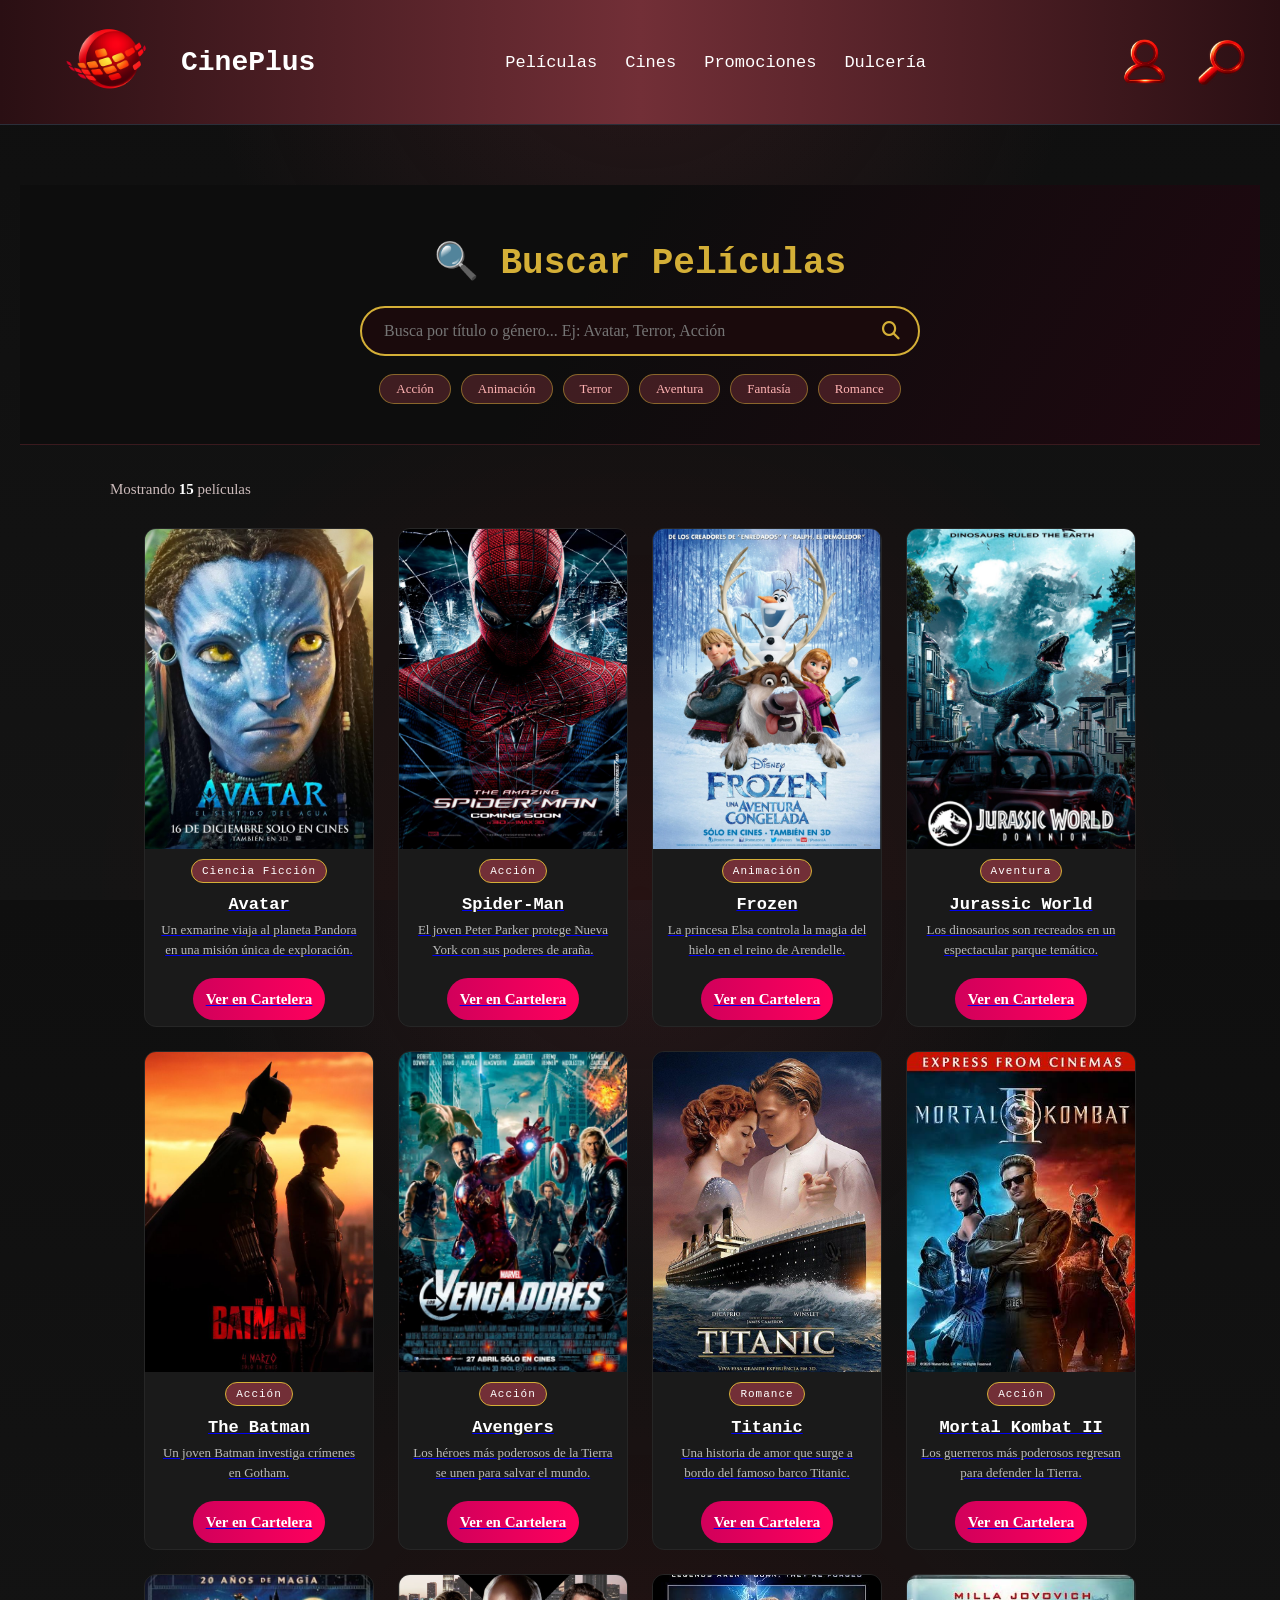
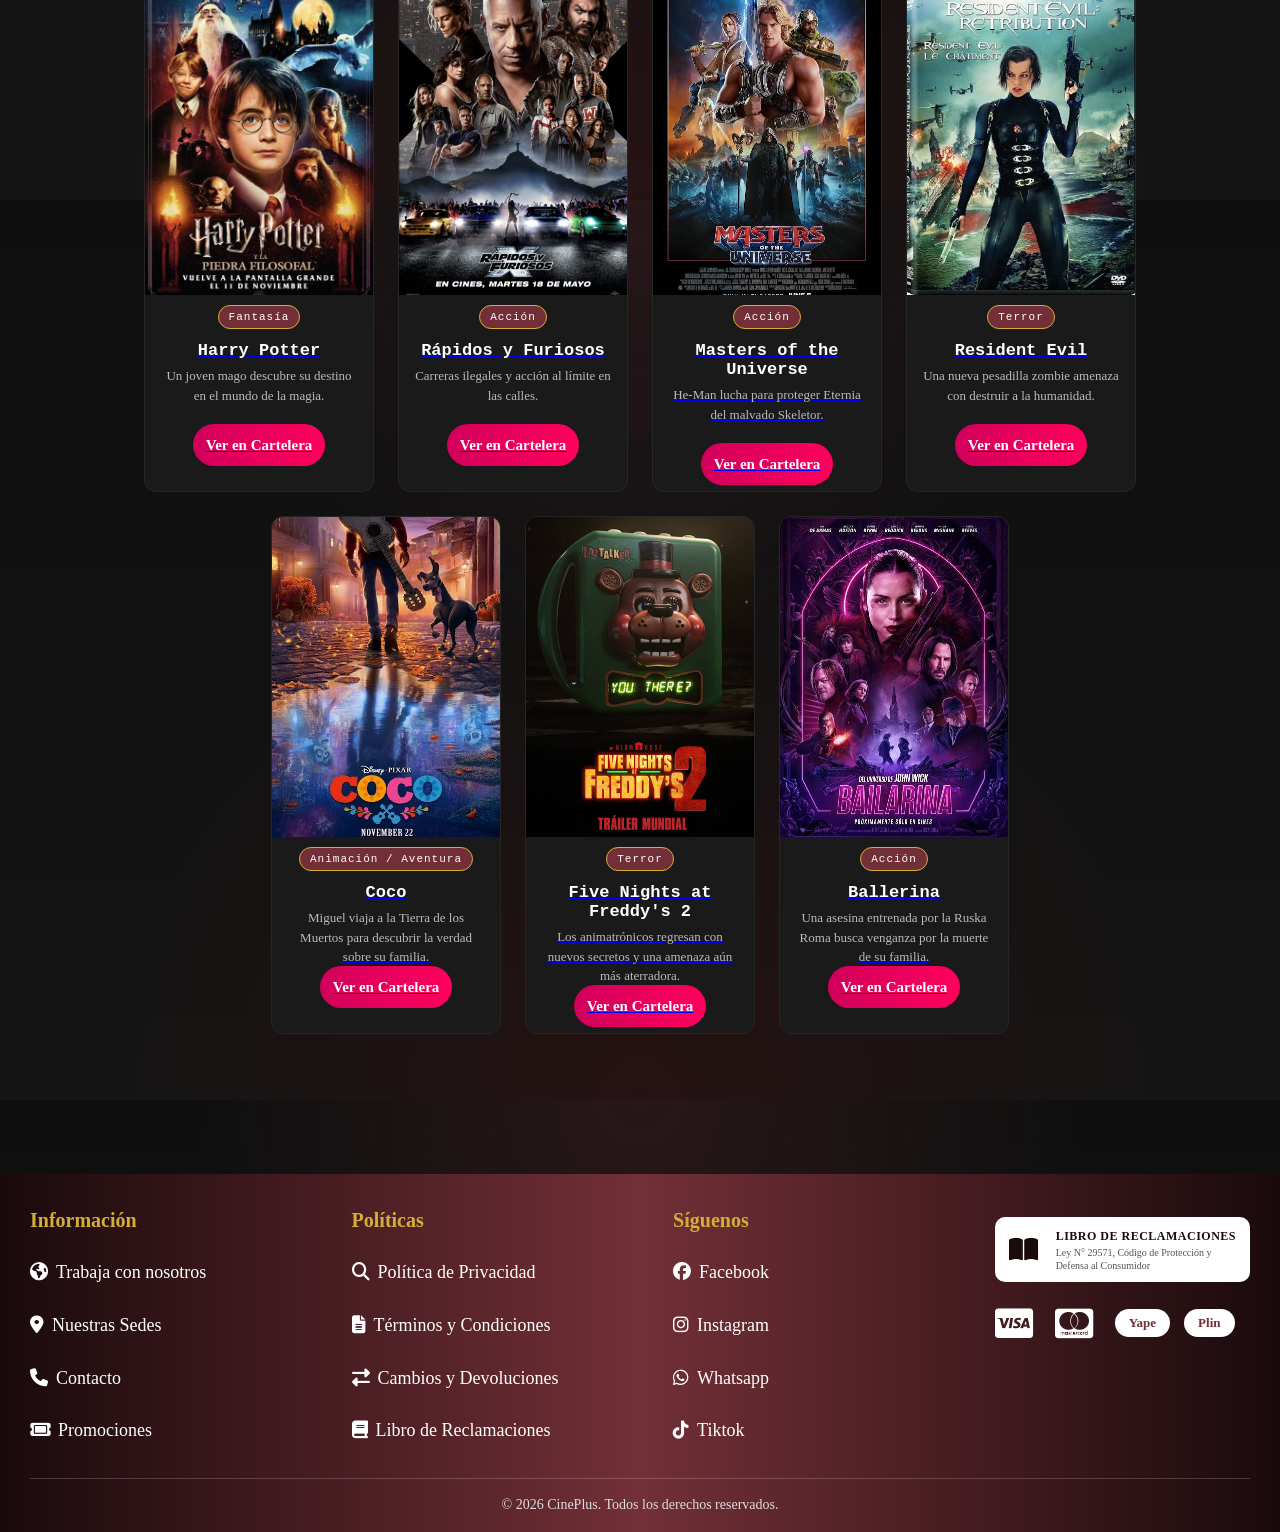
==== buscar.html @ 241ecf86 "Agregar buscador" ====
<!DOCTYPE html>
<html lang="es">

<head>
    <meta charset="UTF-8">
    <meta name="viewport" content="width=device-width, initial-scale=1.0">
    <title>Buscador - CinePlus</title>
    <link rel="icon" href="images/icon_cineplus.png">
    <link rel="stylesheet" href="style.css">
    <link rel="stylesheet" href="https://cdnjs.cloudflare.com/ajax/libs/font-awesome/6.5.2/css/all.min.css">
</head>

<body>

<header class="header">

    <a href="index.html" class="logo-link">
        <div class="header_logo">
            <img src="images/icon_cineplus.png" alt="Logo CinePlus">
        </div>
        <h1 class="header_title">CinePlus</h1>
    </a>

    <button class="menu-toggle" id="menuToggle" aria-label="Abrir menú">☰</button>

    <div>
        <nav class="nav">
            <a href="peliculas.html">Películas</a>
            <a href="cines.html">Cines</a>
            <a href="promociones.html">Promociones</a>
            <a href="dulceria.html">Dulcería</a>
        </nav>
    </div>

    <div class="header_acciones">
        <a href="login.html" class="icon_usuario">
            <img src="images/Imagen1.png" alt="Usuario">
        </a>
        <a href="buscador.html" class="icon_buscador">
            <img src="images/buscador.png" alt="Buscar">
        </a>
    </div>

</header>


    <main>

        <section class="buscador-hero">
            <h1>🔍 Buscar Películas</h1>
            <div class="buscador-caja">
                <input type="text" id="inputBuscador" placeholder="Busca por título o género... Ej: Avatar, Terror, Acción" autofocus>
                <i class="fa-solid fa-magnifying-glass"></i>
            </div>
            <div class="buscador-chips">
                <span class="buscador-chip" data-chip="Acción">Acción</span>
                <span class="buscador-chip" data-chip="Animación">Animación</span>
                <span class="buscador-chip" data-chip="Terror">Terror</span>
                <span class="buscador-chip" data-chip="Aventura">Aventura</span>
                <span class="buscador-chip" data-chip="Fantasía">Fantasía</span>
                <span class="buscador-chip" data-chip="Romance">Romance</span>
            </div>
        </section>

        <p class="buscador-resultados-header" id="resultadosHeader"></p>

        <section class="catalogo" id="resultadosBuscador"></section>

        <div class="buscador-vacio" id="buscadorVacio" style="display:none;">
            <i class="fa-solid fa-clapperboard"></i>
            No encontramos películas que coincidan con tu búsqueda.
        </div>

    </main>

<footer class="footer_index">
    <div class="footer-container">

        <div class="footer-col">
            <h4>Información</h4>
            <a href="trabaja-con-nosotros.html"><i class="fa-solid fa-earth-americas"></i>Trabaja con nosotros</a>
            <a href="cines.html"><i class="fa-solid fa-location-dot"></i>Nuestras Sedes</a>
            <a href="contacto.html"><i class="fa-solid fa-phone"></i>Contacto</a>
            <a href="promociones.html"><i class="fa-solid fa-ticket"></i>Promociones</a>
        </div>

        <div class="footer-col">
            <h4>Políticas</h4>
            <a href="politica-privacidad.html"><i class="fa-solid fa-magnifying-glass"></i>Política de Privacidad</a>
            <a href="terminos-condiciones.html"><i class="fa-solid fa-file-lines"></i>Términos y Condiciones</a>
            <a href="cambios-devoluciones.html"><i class="fa-solid fa-right-left"></i>Cambios y Devoluciones</a>
            <a href="libro-reclamaciones.html"><i class="fa-solid fa-book"></i>Libro de Reclamaciones</a>
        </div>

        <div class="footer-col">
            <h4>Síguenos</h4>
            <a href="https://www.facebook.com/" target="_blank"><i class="fab fa-facebook"></i>Facebook</a>
            <a href="https://www.instagram.com/" target="_blank"><i class="fab fa-instagram"></i>Instagram</a>
            <a href="https://wa.me/51999999999" target="_blank"><i class="fab fa-whatsapp"></i>Whatsapp</a>
            <a href="https://www.tiktok.com/" target="_blank"><i class="fab fa-tiktok"></i>Tiktok</a>
        </div>

        <div class="footer-col footer-col-extra">
            <a href="libro-reclamaciones.html" class="footer-libro">
                <i class="fa-solid fa-book-open"></i>
                <div>
                    <strong>LIBRO DE RECLAMACIONES</strong>
                    <span>Ley N° 29571, Código de Protección y Defensa al Consumidor</span>
                </div>
            </a>
            <div class="footer-pagos">
                <i class="fa-brands fa-cc-visa" title="Visa"></i>
                <i class="fa-brands fa-cc-mastercard" title="Mastercard"></i>
                <span class="pago-badge">Yape</span>
                <span class="pago-badge">Plin</span>
            </div>
        </div>

    </div>
    <div class="footer-bottom">
        <p>© 2026 CinePlus. Todos los derechos reservados.</p>
    </div>
</footer>


    <script src="script.js"></script>
    <script>
        const peliculasData = [
            { titulo: "Avatar", genero: "Ciencia Ficción", img: "images/avatar.png", desc: "Un exmarine viaja al planeta Pandora en una misión única de exploración." },
            { titulo: "Spider-Man", genero: "Acción", img: "images/spiderman.png", desc: "El joven Peter Parker protege Nueva York con sus poderes de araña." },
            { titulo: "Frozen", genero: "Animación", img: "images/frozen.png", desc: "La princesa Elsa controla la magia del hielo en el reino de Arendelle." },
            { titulo: "Jurassic World", genero: "Aventura", img: "images/jurassic.png", desc: "Los dinosaurios son recreados en un espectacular parque temático." },
            { titulo: "The Batman", genero: "Acción", img: "images/batman.png", desc: "Un joven Batman investiga crímenes en Gotham." },
            { titulo: "Avengers", genero: "Acción", img: "images/avengers.png", desc: "Los héroes más poderosos de la Tierra se unen para salvar el mundo." },
            { titulo: "Titanic", genero: "Romance", img: "images/titanic.png", desc: "Una historia de amor que surge a bordo del famoso barco Titanic." },
            { titulo: "Mortal Kombat II", genero: "Acción", img: "images/mortal.jpg", desc: "Los guerreros más poderosos regresan para defender la Tierra." },
            { titulo: "Harry Potter", genero: "Fantasía", img: "images/harrypotter.png", desc: "Un joven mago descubre su destino en el mundo de la magia." },
            { titulo: "Rápidos y Furiosos", genero: "Acción", img: "images/fastfurious.png", desc: "Carreras ilegales y acción al límite en las calles." },
            { titulo: "Masters of the Universe", genero: "Acción", img: "images/mastersoftheuniverse.jpg", desc: "He-Man lucha para proteger Eternia del malvado Skeletor." },
            { titulo: "Resident Evil", genero: "Terror", img: "images/residentevil.jpg", desc: "Una nueva pesadilla zombie amenaza con destruir a la humanidad." },
            { titulo: "Coco", genero: "Animación / Aventura", img: "images/coco.jpg", desc: "Miguel viaja a la Tierra de los Muertos para descubrir la verdad sobre su familia." },
            { titulo: "Five Nights at Freddy's 2", genero: "Terror", img: "images/fnaf2.jpg", desc: "Los animatrónicos regresan con nuevos secretos y una amenaza aún más aterradora." },
            { titulo: "Ballerina", genero: "Acción", img: "images/ballerina.jpg", desc: "Una asesina entrenada por la Ruska Roma busca venganza por la muerte de su familia." }
        ];

        const inputBuscador = document.getElementById('inputBuscador');
        const contenedorResultados = document.getElementById('resultadosBuscador');
        const buscadorVacio = document.getElementById('buscadorVacio');
        const resultadosHeader = document.getElementById('resultadosHeader');

        function pintarResultados(lista, termino) {
            contenedorResultados.innerHTML = '';

            if (lista.length === 0) {
                buscadorVacio.style.display = 'block';
                resultadosHeader.textContent = '';
                return;
            }

            buscadorVacio.style.display = 'none';
            resultadosHeader.innerHTML = termino
                ? `<strong>${lista.length}</strong> resultado(s) para "<strong>${termino}</strong>"`
                : `Mostrando <strong>${lista.length}</strong> películas`;

            lista.forEach(p => {
                const card = document.createElement('a');
                card.href = 'peliculas.html';
                card.className = 'pelicula';
                card.innerHTML = `
                    <img src="${p.img}" alt="${p.titulo}">
                    <div class="pelicula-info">
                        <span class="genero">${p.genero}</span>
                        <h3>${p.titulo}</h3>
                        <p>${p.desc}</p>
                        <div class="botones-pelicula">
                            <span class="btn-comprar">Ver en Cartelera</span>
                        </div>
                    </div>
                `;
                contenedorResultados.appendChild(card);
            });
        }

        function buscar(termino) {
            const texto = termino.trim().toLowerCase();

            if (texto === '') {
                pintarResultados(peliculasData, '');
                return;
            }

            const filtradas = peliculasData.filter(p =>
                p.titulo.toLowerCase().includes(texto) ||
                p.genero.toLowerCase().includes(texto)
            );

            pintarResultados(filtradas, termino.trim());
        }

        inputBuscador.addEventListener('input', () => buscar(inputBuscador.value));

        document.querySelectorAll('.buscador-chip').forEach(chip => {
            chip.addEventListener('click', () => {
                inputBuscador.value = chip.dataset.chip;
                buscar(chip.dataset.chip);
                inputBuscador.focus();
            });
        });

        // Resultados iniciales: todas las peliculas
        pintarResultados(peliculasData, '');
    </script>

</body>
</html>
---- style.css ----
/* Response */
@media (max-width: 768px) {

    /*Carrusel*/
    .carrusel {
        height: 320px;
    }

    .slide {
        padding: 0 20px;
        flex-direction: column;
        justify-content: center;
        gap: 12px;
    }

    .slide-contenido h2 {
        font-size: 28px;
    }

    .slide-contenido p {
        font-size: 13px;
        display: none;
    }

    .slide-imagen {
        height: 160px;
    }

    .slide-icon {
        font-size: 60px;
    }

    /* Header en columna en movil */
    .header {
        flex-direction: column;
        gap: 12px;
        text-align: center;
        padding: 15px;
    }

    /* Hero mas compacto */
    .hero h2 {
        font-size: 28px;
        letter-spacing: 2px;
    }

    .hero {
        padding: 60px 20px;
    }

    /* Footer en columna */
    .footer-container {
        flex-direction: column;
        align-items: center;
        text-align: center;
    }

    /* Secciones con scroll horizontal en tablas */
    .sedes,
    .dulceria {
        padding: 20px 15px;
    }

    .tabla-sedes,
    .tabla-menu {
        display: block;
        overflow-x: auto;
        white-space: nowrap;
    }

    /* Login centrado con margen */
    .login-form {
        margin: 30px 20px;
    }

    /* Catalogo de peliculas */
    .catalogo {
        padding: 15px;
        gap: 15px;
    }
}

/*Css index */

* {
    margin: 0;
    padding: 0;
    box-sizing: border-box;
}

html,
body {
    height: 100%;
}

/* BODY - Diseño base oscuro (tema cine)
   FIX: antes habia 3 reglas "body" repetidas en el archivo
   y la ultima (con font-family: Arial) le ganaba a esta por
   estar mas abajo en la cascada, asi que el texto del sitio
   se veia en Arial en vez de Georgia. Se unifico todo en una
   sola regla, incluyendo el fondo cinematografico con gradientes. */
body {
    display: flex;
    flex-direction: column;
    color: #f0f0f0;
    font-family: Georgia, 'Times New Roman', serif;
    min-height: 100vh;
    background:
        radial-gradient(circle at top, rgba(114, 47, 55, 0.25), transparent 40%),
        radial-gradient(circle at bottom, rgba(255, 0, 0, 0.08), transparent 50%),
        linear-gradient(to bottom, #0f0f0f, #141414);
}

main {
    width: 100%;
    min-height: auto;
    padding: 60px 20px;
    flex: 1;
}

/*CSS Header (flexbox) 
#722F37
linear-gradient(to right, ##05070d, #111827, #05070d)
*/

.header {
    background: linear-gradient(to right, #2a0f13, #722F37, #2a0f13);
    color: white;
    display: flex;
    align-items: center;
    justify-content: space-between;
    padding: 12px 30px;
    border-bottom: 1px solid #2b2f3a;
    font-family: 'Courier New', Courier, monospace;

}

/* (logo)*/

.logo-link {
    display: flex;
    align-items: center;
    gap: 1px;
    text-decoration: none;
    color: white;
}

/* Imagen (logo)*/

.header_logo img {
    width: 150px;
    height: auto;
    display: block;
}

/* Letras (logo)*/

.header_title {
    font-size: 28px;
    font-weight: bold;
}

/* Opciones (nav)*/

.nav {
    display: flex;
    gap: 28px;
    align-items: center;
}

/* Letras de la Opcion (nav)*/

.nav a {
    color: white;
    text-decoration: none;
    font-size: 17px;
    transition: 0.3s;
}

/* Letras cuando selecciona(nav)*/

.nav a:hover {
    color: #D4AF37;
}

/* Div general de los Logos de accion*/

.header_acciones {
    display: flex;
    align-items: center;
    gap: 18px;
}

/* Logos de accion*/

.header_acciones a img {
    width: 58px;
    height: 58px;
    object-fit: contain;
    display: block;
}

/*footer GENERAL*/

.footer_index {
    background: linear-gradient(90deg, #1a0a0c 0%, #722F37 50%, #1a0a0c 100%);
    color: white;
    padding: 35px 30px 15px;
    margin-top: 40px;
}

.footer-container {
    display: flex;
    justify-content: space-between;
    align-items: flex-start;
    flex-wrap: wrap;
    gap: 30px;
}



.footer-col {
    display: flex;
    flex-direction: column;
    gap: 8px;
    min-width: 220px;
}

.footer_index h3,
.footer_index h4 {
    margin-bottom: 10px;
    color: #D4AF37;
    font-size: 20px;
}

.footer_index p,
.footer_index a {
    font-size: 18px;
    line-height: 1.6;
}

.footer_index p {
    margin: 0;
    color: #f3eaea;
}

.footer_index a {
    color: white;
    text-decoration: none;
    transition: 0.3s;
    width: fit-content;
}

.footer_index a:hover {
    color: #ffb3b3;
    transform: translateX(3px);
}

.footer-bottom {
    margin-top: 25px;
    padding-top: 15px;
    border-top: 1px solid rgba(255, 255, 255, 0.18);
    text-align: center;
}

.footer-bottom p {
    margin: 0;
    font-size: 14px;
    color: #ddd;
}

/* Css carrusel */

/* Contenedor principal del carrusel */

.carrusel {
    position: relative;
    width: 100%;
    height: 420px;
    overflow: hidden;
    background-color: #0a0a0a;
}

.slide {
    position: absolute;
    top: 0;
    left: 0;
    width: 100%;
    height: 100%;
    display: flex;
    align-items: center;
    justify-content: space-between;
    padding: 0 60px;
    opacity: 0;
    animation: mostrarSlide 12s infinite;
}


/* Fondo del slide 1 (Spider-Man) */

.slide-1 {
    background: linear-gradient(135deg, #0a0a0a 50%, #1a0a0c);
    animation-delay: 0s;
}


/* Fondo del slide 2 (Nueva Sede Callao) */

.slide-2 {
    background: linear-gradient(135deg, #0a0a0a 50%, #0a0f1a);
    animation-delay: 4s;
}


/* Fondo del slide 3 (Promo Parejas) */

.slide-3 {
    background: linear-gradient(135deg, #0a0a0a 50%, #1a0a18);
    animation-delay: 8s;
}

@keyframes mostrarSlide {
    0%, 28%  { opacity: 1; }
    33%, 100% { opacity: 0; }
}
/* Bloque de texto izquierdo del slide */

.slide-contenido {
    max-width: 500px;
    z-index: 2;
}


/* Etiqueta de tipo arriba del titulo */

.slide-badge {
    display: inline-block;
    background-color: #722F37;
    color: white;
    font-size: 13px;
    font-weight: bold;
    padding: 5px 14px;
    border-radius: 4px;
    margin-bottom: 16px;
    letter-spacing: 0.5px;
    border: 1px solid #D4AF37;
}


/* Titulo grande del slide */

.slide-contenido h2 {
    font-size: 52px;
    font-weight: bold;
    color: white;
    margin-bottom: 14px;
    line-height: 1.1;
    text-transform: uppercase;
    letter-spacing: 2px;
}


/* Descripcion del slide */

.slide-contenido p {
    font-size: 16px;
    color: #cccccc;
    line-height: 1.6;
    margin-bottom: 24px;
}


/* Boton de accion del slide */

.btn-slide {
    display: inline-block;
    background-color: #722F37;
    color: white;
    padding: 12px 30px;
    border-radius: 6px;
    font-size: 15px;
    font-weight: bold;
    text-decoration: none;
    transition: background-color 0.3s, color 0.3s;
    border: 2px solid #D4AF37;
}

.btn-slide:hover {
    background-color: #D4AF37;
    color: #0a0a0a;
}


/* Imagen de la pelicula en el slide 1 */

.slide-imagen {
    height: 380px;
    display: flex;
    align-items: center;
    flex-shrink: 0;
}

.slide-imagen img {
    height: 100%;
    width: auto;
    object-fit: contain;
    filter: drop-shadow(0 0 30px rgba(114, 47, 55, 0.6));
}


/* Decoracion visual para slides sin imagen (2 y 3) */

.slide-decoracion {
    display: flex;
    align-items: center;
    justify-content: center;
    flex-shrink: 0;
}

.slide-icon {
    font-size: 130px;
    opacity: 0.12;
}

.carrusel-dots {
    position: absolute;
    bottom: 20px;
    left: 50%;
    transform: translateX(-50%);
    display: flex;
    gap: 10px;
    z-index: 10;
}


/* Punto indicador base */

.dot {
    width: 10px;
    height: 10px;
    background-color: rgba(255, 255, 255, 0.3);
    border-radius: 50%;
    animation: activarDot 12s infinite;
    transition: 0.3s;
}

.dot-1 { animation-delay: 0s; }
.dot-2 { animation-delay: 4s; }
.dot-3 { animation-delay: 8s; }


/* El punto activo se pone dorado y crece un poco */

@keyframes activarDot {
    0%, 28%  {
        background-color: #D4AF37;
        transform: scale(1.4);
    }
    33%, 100% {
        background-color: rgba(255, 255, 255, 0.3);
        transform: scale(1);
    }
}



/* ===== FORMULARIOS LOGIN Y REGISTRO ===== */
.login-form {
    max-width: 480px;
    margin: 0 auto;
    padding: 40px;
    border-radius: 10px;
    background-color: #fff;
    color: #333;
    box-shadow: 0 4px 12px rgba(0, 0, 0, 0.4);
}

.login-form label {
    display: block;
    margin-bottom: 5px;
    font-weight: bold;
    color: #333;
}

.login-form h2 {
    text-align: center;
    margin-bottom: 20px;
    color: #722F37;
    font-size: 24px;
    font-weight: bold;
}

/* Inputs */
.login-form input {
    width: 100%;
    padding: 10px;
    margin-bottom: 15px;
    border: 1px solid #ccc;
    border-radius: 6px;
    font-size: 14px;
    transition: border-color 0.3s, box-shadow 0.3s;
}

.login-form input:focus {
    border-color: #800000;
    box-shadow: 0 0 6px rgba(128, 0, 0, 0.5);
    outline: none;
}

/* Checkbox de términos */
.terminos {
    display: flex;
    align-items: center;
    gap: 8px;
    margin-bottom: 15px;
    font-size: 14px;
    color: #333;
}

/* Botón */
.btn-login {
    width: 100%;
    padding: 10px;
    background: linear-gradient(90deg, #722F37, #8f3a45);
    color: #fff;
    font-size: 16px;
    font-weight: bold;
    border: none;
    border-radius: 6px;
    cursor: pointer;
    transition: transform 0.2s, background 0.3s;
}

.btn-login:hover {
    transform: translateY(-2px);
    background: linear-gradient(90deg, #8f3a45, #a44a55);
}

/* Enlace de registro/login */
.registro-link {
    margin-top: 15px;
    text-align: center;
    font-size: 14px;
}

.registro-link a {
    color: #800000;
    font-weight: bold;
    text-decoration: none;
}

.registro-link a:hover {
    text-decoration: underline;
}


/* ===== HEADER ===== */
.header-simple {
    background: linear-gradient(90deg, #1a0a0c 0%, #722F37 50%, #1a0a0c 100%);
    padding: 15px 30px;
    display: flex;
    align-items: center;
    justify-content: center;
}

.header-simple .logo-link {
    display: flex;
    align-items: center;
    gap: 10px;
    text-decoration: none;
    color: white;
}

.header-simple img {
    width: 100px;
}

.header-simple h1 {
    font-size: 24px;
}

/*
    css de la seccion hero
*/

.hero {
    position: relative;
    background: linear-gradient(135deg, #0a0a0a 0%, #1a0508 40%, #2d0e14 100%);
    padding: 90px 30px;
    text-align: center;
    overflow: hidden;
}

.hero::before {
    content: '';
    position: absolute;
    top: 0;
    left: 0;
    right: 0;
    bottom: 0;
    background: radial-gradient(ellipse at center, rgba(114, 47, 55, 0.25) 0%, transparent 70%);
    pointer-events: none;
}

.hero h2 {
    font-size: 46px;
    color: #ffffff;
    margin-bottom: 15px;
    font-family: 'Courier New', Courier, monospace;
    letter-spacing: 4px;
    text-transform: uppercase;
    position: relative;
}

.hero p {
    font-size: 17px;
    color: #ccb8b8;
    max-width: 550px;
    margin: 0 auto 30px;
    line-height: 1.7;
    position: relative;
}

/* boton del hero */

.hero-botones {
    display: flex;
    gap: 15px;
    justify-content: center;
    flex-wrap: wrap;
    position: relative;
}

.btn-cartelera {
    background-color: #722F37;
    color: white;
    padding: 14px 32px;
    text-decoration: none;
    font-size: 15px;
    font-family: 'Courier New', Courier, monospace;
    border: 2px solid #722F37;
    cursor: pointer;
    transition: 0.3s;
    letter-spacing: 2px;
    text-transform: uppercase;
}

.btn-cartelera:hover {
    background-color: #8f3a45;
    border-color: #8f3a45;
    transform: translateY(-2px);
}

/*
    css del peliculas (se usa en index tmb)
*/


.seccion-titulo {
    text-align: center;
    padding: 40px 30px 20px;
    font-size: 26px;
    font-family: 'Courier New', Courier, monospace;
    color: #ffffff;
    letter-spacing: 3px;
    text-transform: uppercase;
    border-left-color: #D4AF37;

}

.seccion-titulo span {
    color: #c9818a;
}

.seccion-subtitulo {
    text-align: center;
    color: #888;
    margin-top: -10px;
    margin-bottom: 10px;
    font-size: 14px;
    letter-spacing: 1px;
}


/* Css de peliculas */


.catalogo {
    display: flex;
    flex-wrap: wrap;
    justify-content: center;
    gap: 24px;
    padding: 20px 40px 40px;
}

/* BOTON GENERAL */
.btn-comprar,
.btn-detalles {
    border: none;
    padding: 13px;
    border-radius: 30px;
    color: white;
    font-size: 15px;
    cursor: pointer;
    transition: 0.3s;
    font-weight: bold;
}

/* COMPRAR */
.btn-comprar {
    background: linear-gradient(90deg,#d1005b,#ff005d);
} 

/* DETALLES */
.btn-detalles {
    background: linear-gradient(90deg,#0057b8,#007bff);
}

/* HOVER */
.btn-comprar:hover,
.btn-detalles:hover {
    transform: scale(1.05);
}

/* ===================== MODAL ========================= */
/* ===================================================== */

.modal {
    display: none;
    position: fixed;
    z-index: 9999;
    left: 0;
    top: 0;
    width: 100%;
    height: 100%;
    overflow-y: auto;
    background: rgba(0,0,0,0.85);
}

/* CONTENIDO */
.modal-contenido {
    background: #f4f4f4;
    width: 90%;
    max-width: 1200px;
    margin: 40px auto;
    border-radius: 18px;
    overflow: hidden;
    position: relative;
}

/* BOTON CERRAR */
.cerrar {
    position: absolute;
    top: 15px;
    right: 25px;
    font-size: 40px;
    color: white;
    cursor: pointer;
    z-index: 10;
}

/* TRAILER */
.contenedor-trailer iframe {
    width: 100%;
    height: 450px;
    display: block;
}

/* SECCION INFO */
.detalle-info {
    display: flex;
    gap: 45px;
    align-items: center;
    padding: 50px;
}

/* IMAGEN DEL DETALLE */
.detalle-info img {
    width: 280px;
    border-radius: 14px;
    box-shadow: 0 8px 18px rgba(0,0,0,0.35);
}

/* TEXTO */
.detalle-texto {
    flex: 1;
}

.detalle-texto h2 {
    font-size: 60px;
    color: #0057b8;
    line-height: 1.1;
    margin-bottom: 15px;
}

/* META */
.detalle-meta {
    color: #333;
    font-size: 18px;
    margin-bottom: 25px;
}

/* TITULO SINOPSIS */
.detalle-texto h3 {
    color: #0057b8;
    font-size: 38px;
    margin-bottom: 10px;
}

/* DESCRIPCION */
.detalle-texto p {
    color: #222;
    font-size: 19px;
    line-height: 1.8;
}

/* BOTON GRANDE */
.btn-comprar.grande {
    margin-top: 25px;
    padding: 15px 35px;
    font-size: 18px;
}

/* ===================================================== */
/* ==================== RESPONSIVE ===================== */
/* ===================================================== */

@media(max-width:900px){

    .detalle-info {
        flex-direction: column;
        text-align: center;
        padding: 30px 20px;
    }

    .detalle-texto h2 {
        font-size: 38px;
    }

    .detalle-texto h3 {
        font-size: 28px;
    }

    .detalle-texto p {
        font-size: 16px;
    }

    .detalle-info img {
        width: 220px;
    }

    .contenedor-trailer iframe {
        height: 260px;
    }

    .pelicula {
        width: 100%;
        max-width: 320px;
    }

    .catalogo {
        padding: 15px;
        gap: 15px;
    }
}
/* Tarjeta individual de pelicula */

.pelicula {
    position: relative;
    background-color: #1a1a1a;
    width: 230px;
    border-radius: 12px;
    overflow: hidden;
    text-align: center;
    transition: transform 0.3s, box-shadow 0.3s;
    border: 1px solid #262626;
    padding-bottom: 18px;
}

/* Imagen del poster */

.pelicula img {
    width: 100%;
    height: 320px;
    object-fit: cover;
    display: block;
}

/* Titulo de la pelicula */

.pelicula h3 {
    margin: 12px 0 6px;
    color: #ffffff;
    font-size: 17px;
    padding: 0 12px;
    font-family: 'Courier New', Courier, monospace;
}

/* Descripcion breve */

.pelicula p {
    font-size: 13px;
    padding: 0 14px;
    color: #bbb;
    line-height: 1.5;
    min-height: 70px;
}

/* Etiqueta de genero */

.pelicula .genero {
    display: inline-block;
    background-color: #722F37;
    color: white;
    font-size: 11px;
    padding: 5px 10px;
    margin-top: 10px;
    border-radius: 20px;
    letter-spacing: 1px;
    font-family: 'Courier New', Courier, monospace;
    border: 1px solid #D4AF37;

}

/* CINTA ESTRENO */
.pelicula .cinta {
    position: absolute;
    top: 18px;
    left: -45px;
    background: #d1005b;
    color: white;
    padding: 10px 50px;
    transform: rotate(-35deg);
    font-size: 14px;
    font-weight: bold;
    z-index: 5;
}

/* Efecto hover de la tarjeta */

.pelicula:hover {
    transform: scale(1.04);
    box-shadow: 0 0 20px rgba(212, 175, 55, 0.4),
                0 0 8px  rgba(114,  47,  55, 0.4);
}

.marco img {
    max-width:  150px;   /* antes estaba en 100px, ahora más grande */
    border-radius: 15px;
    margin-bottom: 10px;
    width: 160px;       
    height: 160px;      
    object-fit: cover;      
    transition: transform 0.3s;        /
}

.marco img:hover {
    transform: rotate(-2deg) scale(1.1);
}





/* ===== DULCERÍA UNIFICADA CON ESTILO PROMOCIONES ===== */

.dulceria-section {
    padding: 50px 30px 60px;
    text-align: center;
    max-width: 1200px;
    margin: 0 auto;
    position: relative;
}

.dulceria-main-title {
    font-size: 42px;
    color: #ff4d4d;
    margin-bottom: 10px;
    letter-spacing: 4px;
    font-family: 'Poppins', sans-serif;
}

.dulceria-main-subtitle {
    color: #ccc;
    margin-bottom: 40px;
    font-family: 'Poppins', sans-serif;
}

/* Menú de filtros estilo promociones */
.dulceria-menu {
    display: flex;
    justify-content: center;
    flex-wrap: wrap;
    gap: 15px;
    margin-bottom: 45px;
}

.menu-btn {
    background: #722F37;
    color: white;
    border: none;
    padding: 10px 24px;
    border-radius: 30px;
    cursor: pointer;
    font-weight: bold;
    font-family: 'Poppins', sans-serif;
    transition: all 0.3s ease;
    letter-spacing: 1px;
}

.menu-btn:hover {
    background: #ff4d4d;
    transform: translateY(-3px);
}

.menu-btn.active {
    background: #ff4d4d;
    box-shadow: 0 0 12px rgba(255, 77, 77, 0.5);
}

/* Grid de productos (igual que promociones-grid) */
.dulceria-grid {
    display: grid;
    grid-template-columns: repeat(auto-fit, minmax(280px, 1fr));
    gap: 30px;
    width: 100%;
}

/* Tarjeta de producto (idéntica a promo-box) */
.dulceria-card {
    position: relative;
    overflow: hidden;
    border-radius: 18px;
    background: rgba(255, 255, 255, 0.04);
    backdrop-filter: blur(6px);
    border: 1px solid rgba(255, 255, 255, 0.08);
    transition: 0.4s ease;
    box-shadow: 0 10px 30px rgba(0, 0, 0, 0.4);
    display: flex;
    flex-direction: column;
    align-items: center;
    padding-bottom: 20px;
    animation: fadeUp 0.7s ease both;
}

.dulceria-card:hover {
    transform: translateY(-10px);
    box-shadow: 0 0 25px rgba(255, 0, 0, 0.35);
}

/* Imagen */
.dulceria-card img {
    width: 100%;
    height: 230px;
    object-fit: cover;
    transition: 0.4s ease;
}

.dulceria-card:hover img {
    transform: scale(1.06);
}

/* Título */
.dulceria-card h3 {
    margin-top: 18px;
    color: #fff;
    font-size: 22px;
    font-family: 'Poppins', sans-serif;
}

/* Descripción */
.dulceria-card p {
    color: #d4d4d4;
    margin: 10px 20px;
    font-size: 14px;
    font-family: 'Poppins', sans-serif;
}

/* Precio */
.precio-dulce {
    display: inline-block;
    margin: 10px 0 15px;
    background: #ff3131;
    color: white;
    padding: 8px 16px;
    border-radius: 30px;
    font-weight: bold;
    font-family: 'Poppins', sans-serif;
}

/* Botón unificado con promociones */
.btn-dulceria {
    background: linear-gradient(90deg, #722F37, #ff4d4d);
    color: white;
    border: none;
    outline: none;
    padding: 12px 18px;
    border-radius: 8px;
    cursor: pointer;
    font-weight: bold;
    transition: 0.3s ease;
    letter-spacing: 1px;
    width: calc(100% - 40px);
    margin: 0 20px 10px;
    font-family: 'Poppins', sans-serif;
}

.btn-dulceria:hover {
    background: white;
    color: #722F37;
    transform: scale(1.05);
}

/* Efecto de brillo (igual que promociones) */
.dulceria-card::before {
    content: "";
    position: absolute;
    top: -100%;
    left: -100%;
    width: 200%;
    height: 200%;
    background: linear-gradient(120deg, transparent, rgba(255, 255, 255, 0.08), transparent);
    transform: rotate(25deg);
    transition: 0.6s;
    pointer-events: none;
}

.dulceria-card:hover::before {
    top: 0;
    left: 0;
}

/* Responsive para dulcería */
@media (max-width: 768px) {
    .dulceria-section {
        padding: 40px 15px;
    }
    
    .dulceria-main-title {
        font-size: 28px;
    }
    
    .dulceria-menu {
        gap: 10px;
    }
    
    .menu-btn {
        padding: 8px 18px;
        font-size: 12px;
    }
}

@media (max-width: 480px) {
    .dulceria-main-title {
        font-size: 24px;
    }
    
    .dulceria-card p {
        font-size: 12px;
    }
}

/* ===== CORRECCIÓN DE IMÁGENES EN DULCERÍA ===== */
.dulceria-img-container {
    width: 100%;
    display: flex;
    justify-content: center;
    align-items: center;
    background: #1a1a1a;
    padding: 20px 0;
}

.dulceria-card img {
    width: auto;
    max-width: 85%;
    height: auto;
    max-height: 180px;
    object-fit: contain; /* Mantiene la proporción natural */
    transition: transform 0.3s ease;
}

.dulceria-card:hover img {
    transform: scale(1.05);
}

/* Mejora de textos */
.dulceria-card .descripcion {
    font-size: 12px;
    color: #bbb;
    line-height: 1.4;
    padding: 0 12px;
    margin: 8px 0;
}

.dulceria-card h3 {
    font-size: 18px;
    margin-top: 12px;
}

.precio-dulce {
    font-size: 18px;
    margin: 8px 0 12px;
}

/* ===== TOAST NOTIFICATION (esquina bonita) ===== */
.toast-notification {
    position: fixed;
    bottom: 30px;
    right: -400px;
    background: linear-gradient(135deg, #1a1a2e, #16213e);
    color: white;
    padding: 16px 24px;
    border-radius: 50px;
    display: flex;
    align-items: center;
    gap: 14px;
    box-shadow: 0 10px 30px rgba(0, 0, 0, 0.4), 0 0 0 2px rgba(255, 77, 77, 0.3);
    z-index: 9999;
    transition: right 0.4s cubic-bezier(0.68, -0.55, 0.265, 1.55);
    font-family: 'Poppins', sans-serif;
    backdrop-filter: blur(8px);
    border: 1px solid rgba(255, 77, 77, 0.5);
}

.toast-notification.show {
    right: 30px;
}

.toast-icon {
    font-size: 32px;
    animation: pop 0.4s ease;
}

.toast-message {
    display: flex;
    flex-direction: column;
}

.toast-message strong {
    font-size: 15px;
    color: #ff4d4d;
    letter-spacing: 0.5px;
}

.toast-message span {
    font-size: 13px;
    color: #ddd;
}

@keyframes pop {
    0% {
        transform: scale(0.5);
        opacity: 0;
    }
    80% {
        transform: scale(1.2);
    }
    100% {
        transform: scale(1);
        opacity: 1;
    }
}

/* Responsive para toast */
@media (max-width: 768px) {
    .toast-notification {
        bottom: 20px;
        right: -380px;
        padding: 12px 18px;
    }
    
    .toast-notification.show {
        right: 20px;
    }
    
    .toast-icon {
        font-size: 24px;
    }
    
    .toast-message strong {
        font-size: 13px;
    }
    
    .toast-message span {
        font-size: 11px;
    }
}
























/* ===== PROMOCIONES===== */

.promociones {
background: radial-gradient(circle at center, #0a0a0a, #000);
padding: 60px 20px;
text-align: center;
}

/* TITULOS */
.promo-titulo {
font-size: 30px;
letter-spacing: 4px;
color: #ff4d4d;
margin-bottom: 10px;
}

.promo-subtitulo {
color: #bbb;
margin-bottom: 40px;
}

/* GRID */
.promociones-grid {
display: grid;
grid-template-columns: repeat(3, 1fr);
gap: 20px;
}

/* TARJETAS */
.promociones .promo-card {
background: linear-gradient(160deg, #2a0f13, #111);
height: 280px;
padding: 20px;
border-radius: 12px;
display: flex;
flex-direction: column;
justify-content: space-between;
border: 1px solid #3a1a1a;
transition: 0.3s;
position: relative;
overflow: hidden;
}

/* EFECTO LUZ ROJA */
.promociones .promo-card::before {
content: "";
position: absolute;
top: -100%;
left: -100%;
width: 200%;
height: 200%;
background: linear-gradient(120deg, transparent, rgba(255,0,0,0.2), transparent);
transform: rotate(25deg);
transition: 0.5s;
}

.promociones .promo-card:hover::before {
top: 0;
left: 0;
}

/* TITULO */
.promociones .promo-card h3 {
font-size: 17px;
color: #fff;
}

/* DESCRIPCIÓN */
.promociones .promo-card p {
font-size: 14px;
color: #ddd;
}

/* CONDICIONES */
.promociones .promo-condiciones {
list-style: none;
padding: 0;
margin: 10px 0;
font-size: 12px;
color: #ccc;
text-align: left;
}

.promociones .promo-condiciones li {
margin-bottom: 4px;
padding-left: 12px;
position: relative;
}

.promociones .promo-condiciones li::before {
content: "•";
position: absolute;
left: 0;
color: #ff4d4d;
}

/* PRECIO */
.promociones .promo-card span {
color: #ff6666;
font-size: 18px;
font-weight: bold;
}

/* HOVER */
.promociones .promo-card:hover {
transform: none; /* elimina movimiento /
background: linear-gradient(160deg, #3a141a, #1a0a0c); /más rojo */
border: 1px solid #ff4d4d;
box-shadow: 0 0 15px rgba(255, 0, 0, 0.4);
}

/* RESPONSIVE */
@media (max-width: 768px) {
.promociones-grid {
grid-template-columns: 1fr;
}
}








/* ===== FIX PROMOCIONES (CENTRADO Y ANCHO COMPLETO) ===== */

/* Hace que promociones ocupe TODO el ancho */
.promociones {
width: 100%;
max-width: 1200px;
margin: 0 auto;
}

/* Evita que el main limite el ancho */
main {
width: 100%;
}

/* GRID centrado y uniforme */
.promociones-grid {
display: grid;
grid-template-columns: repeat(3, 1fr);
gap: 25px;
width: 100%;
}

/* TARJETAS */
.promociones .promo-card {
width: 100%;
}

/* RESPONSIVE */
@media (max-width: 768px) {
.promociones-grid {
grid-template-columns: 1fr;
}
}














/* ===================================================== */
/* =============== CINES + PROMOCIONES ============ */
/* ===================================================== */

/* ===== ANIMACION GENERAL ===== */
.cine-card,
.promo-box{
    animation: fadeUp 0.7s ease both;
}

@keyframes fadeUp{
    from{
        opacity:0;
        transform: translateY(20px);
    }
    to{
        opacity:1;
        transform: translateY(0);
    }
}

/* =============================== */
/* HOVER LIMPIO TIPO CINE PREMIUM */
/* =============================== */

.cine-card,
.promo-box{
    position: relative;
    transition: transform 0.35s ease, box-shadow 0.35s ease;
}

/* Hover elegante (sin brillos encima) */
.cine-card:hover,
.promo-box:hover{
    transform: translateY(-10px) scale(1.03);
    box-shadow: 0 15px 35px rgba(0,0,0,0.6),
                0 0 18px rgba(255,0,0,0.15);
}

/* Imagen más suave al hover */
.cine-card img,
.promo-box img{
    transition: transform 0.4s ease;
}

.cine-card:hover img,
.promo-box:hover img{
    transform: scale(1.05);
}

/* ===================================================== */
/* ===================== CINES ========================= */
/* ===================================================== */

.cine-section{
    padding: 80px 40px;
    text-align: center;
}

.cine-title{
    font-size: 42px;
    color: #ff4d4d;
    margin-bottom: 10px;
    letter-spacing: 3px;
}

.cine-subtitle{
    color: #ccc;
    margin-bottom: 50px;
}

.cine-grid{
    display: grid;
    grid-template-columns: repeat(auto-fit, minmax(280px,1fr));
    gap: 30px;
}

.cine-card{
    position: relative;
    overflow: hidden;
    border-radius: 18px;
    background: linear-gradient(160deg, #2a0f13, #111);
    border: 1px solid rgba(255,255,255,0.08);
    box-shadow: 0 10px 30px rgba(0,0,0,0.5);
    transition: transform 0.35s ease, box-shadow 0.35s ease;
}

/* hover limpio */
.cine-card:hover{
    transform: translateY(-10px) scale(1.03);
    box-shadow: 0 15px 35px rgba(0,0,0,0.6),
                0 0 18px rgba(255,0,0,0.15);
}

/* imagen suave */
.cine-card img{
    width: 100%;
    height: 220px;
    object-fit: cover;
    transition: transform 0.4s ease;
}

.cine-card:hover img{
    transform: scale(1.05);
}

.cine-card img{
    width: 100%;
    height: 220px;
    object-fit: cover;
    transition: 0.4s ease;
}

.cine-card:hover img{
    transform: scale(1.06);
}

.cine-card h3{
    margin-top: 18px;
    color: #fff;
    font-size: 22px;
}

.cine-card p{
    color: #d4d4d4;
    margin: 10px 20px;
}

.cine-card button{
    margin: 20px;
    width: calc(100% - 40px);
    padding: 13px;
    border: none;
    border-radius: 30px;
    background: linear-gradient(90deg,#722F37,#ff4d4d);
    color: white;
    font-weight: bold;
    cursor: pointer;
    text-transform: uppercase;
    letter-spacing: 1px;
    transition: 0.3s ease;
}

.cine-card button:hover{
    transform: scale(1.04);
    box-shadow: 0 0 15px rgba(255,0,0,0.45);
}

/* ===================================================== */
/* ================= PROMOCIONES ======================= */
/* ===================================================== */

.promo-section{
    padding: 80px 40px;
    text-align: center;
}

.promo-main-title{
    font-size: 42px;
    color: #ff4d4d;
    margin-bottom: 10px;
    letter-spacing: 4px;
}

.promo-main-subtitle{
    color: #ccc;
    margin-bottom: 50px;
}

.promo-grid{
    display: grid;
    grid-template-columns: repeat(auto-fit,minmax(280px,1fr));
    gap: 30px;
}

.promo-box{
    position: relative;
    overflow: hidden;
    border-radius: 18px;
    background: rgba(255,255,255,0.04);
    backdrop-filter: blur(6px);
    border: 1px solid rgba(255,255,255,0.08);
    transition: 0.4s ease;
    box-shadow: 0 10px 30px rgba(0,0,0,0.4);
}

.promo-box:hover{
    transform: translateY(-10px);
    box-shadow: 0 0 25px rgba(255,0,0,0.35);
}

.promo-box img{
    width: 100%;
    height: 230px;
    object-fit: cover;
    transition: 0.4s ease;
}

.promo-box:hover img{
    transform: scale(1.06);
}

.promo-box h3{
    margin-top: 18px;
    color: #fff;
    font-size: 22px;
}

.promo-box p{
    color: #d4d4d4;
    margin: 10px 20px;
}

.promo-box span{
    display: inline-block;
    margin: 10px 0 15px;
    background: #ff3131;
    color: white;
    padding: 8px 16px;
    border-radius: 30px;
    font-weight: bold;
}

.promo-box button{
    width: calc(100% - 40px);
    margin: 0 20px 25px;
    padding: 13px;
    border: none;
    border-radius: 30px;
    background: white;
    color: #ff3131;
    font-weight: bold;
    cursor: pointer;
    text-transform: uppercase;
    letter-spacing: 1px;
    transition: 0.3s ease;
}

.promo-box button:hover{
    background: #ff3131;
    color: white;
    transform: scale(1.03);
}

/* TAG */
.promo-tag{
    position: absolute;
    top: 12px;
    right: 12px;
    background: gold;
    color: black;
    padding: 6px 14px;
    border-radius: 30px;
    font-size: 12px;
    font-weight: bold;
}

/* ===================================================== */
/* ================= RESPONSIVE ======================== */
/* ===================================================== */

@media (max-width:768px){

    .cine-section,
    .promo-section{
        padding: 50px 20px;
    }

    .cine-title,
    .promo-main-title{
        font-size: 30px;
    }

    .cine-card h3,
    .promo-box h3{
        font-size: 20px;
    }
}

@media (max-width:480px){

    .cine-title,
    .promo-main-title{
        font-size: 24px;
    }

    .cine-card p,
    .promo-box p{
        font-size: 14px;
    }
}











/* fondo tipo pelicula suave */
body::before{
    content:"";
    position:fixed;
    top:0;
    left:0;
    width:100%;
    height:100%;
    background:
        url("https://images.unsplash.com/photo-1489599849927-2ee91cede3ba?auto=format&fit=crop&w=1200&q=60")
        center/cover no-repeat;
    opacity:0.05;
    filter: blur(2px);
    z-index:-2;
}
/* ===== SECCIONES MAS COMPACTAS ===== */
.cine-section,
.promo-section{
    padding: 50px 30px 60px;
    text-align: center;
    max-width: 1200px;
    margin: 0 auto;
    position: relative;
}

/* luz cinematica suave */
.cine-section::before,
.promo-section::before{
    content:"";
    position:absolute;
    width:600px;
    height:600px;
    background: radial-gradient(circle, rgba(255,0,0,0.08), transparent 70%);
    top:-200px;
    left:50%;
    transform: translateX(-50%);
    z-index:-1;
    pointer-events:none;
}

/* ===== TITULOS ===== */
.cine-title,
.promo-main-title{
    font-size: 38px;
    color: #ff4d4d;
    letter-spacing: 3px;
}

.cine-subtitle,
.promo-main-subtitle{
    color:#ccc;
    margin-bottom:40px;
}

/* ===== ANIMACION ENTRADA ===== */
.cine-card,
.promo-box{
    animation: fadeUp 0.7s ease both;
    will-change: transform;
}

@keyframes fadeUp{
    from{
        opacity:0;
        transform: translateY(20px);
    }
    to{
        opacity:1;
        transform: translateY(0);
    }
}

/* ===== EFECTO BRILLO ===== */
.cine-card::before,
.promo-box::before{
    content:"";
    position:absolute;
    top:-100%;
    left:-100%;
    width:200%;
    height:200%;
    background: linear-gradient(
        120deg,
        transparent,
        rgba(255,255,255,0.08),
        transparent
    );
    transform: rotate(25deg);
    transition: 0.6s;
    pointer-events:none;
}

.cine-card:hover::before,
.promo-box:hover::before{
    top:0;
    left:0;
}

/* ===== HOVER GENERAL ===== */
.cine-card:hover,
.promo-box:hover{
    transform: translateY(-10px) scale(1.02);
    transition: 0.35s ease;
}

/* ===== IMAGENES ===== */
.cine-card img,
.promo-box img{
    transition: 0.4s ease;
}

.cine-card:hover img,
.promo-box:hover img{
    transform: scale(1.06);
}

/* ===== BOTONES ===== */
.cine-card button,
.promo-box button{
    text-transform: uppercase;
    letter-spacing: 1px;
}

/* ===== SOMBRA PREMIUM ===== */
.cine-card,
.promo-box{
    box-shadow: 0 10px 30px rgba(0,0,0,0.5),
                0 0 20px rgba(255,0,0,0.06);
}

/* ===== RESPONSIVE ===== */
@media (max-width:768px){

    .cine-section,
    .promo-section{
        padding: 40px 15px;
    }

    .cine-title,
    .promo-main-title{
        font-size: 28px;
    }
}

@media (max-width:480px){

    .cine-title,
    .promo-main-title{
        font-size: 24px;
    }

    .cine-card p,
    .promo-box p{
        font-size: 14px;
    }
}

/* BOTONES BASE (PROMOS + CINES) */
.promo-box button,
.cine-card button{
    background: linear-gradient(90deg,#722F37,#ff4d4d);
    color: white;
    border: none;
    outline: none;
    padding: 12px 18px;
    border-radius: 8px;
    cursor: pointer;
    font-weight: bold;
    transition: 0.3s ease;
    letter-spacing: 1px;
}

/* HOVER: CAMBIO A BLANCO */
.promo-box button:hover,
.cine-card button:hover{
    background: white;
    color: #722F37;
    transform: scale(1.05);
}


/* ===================================================== */
/* ===== NUEVO: SELECTOR DE CINE + ESTRENOS + HORARIOS == */
/* ===== AIF3 - Pagina principal y seccion peliculas ==== */
/* ===================================================== */


/* ---- MENU HAMBURGUESA (header responsive) ---- */
.menu-toggle {
    display: none;
    background: none;
    border: none;
    color: white;
    font-size: 28px;
    cursor: pointer;
    padding: 4px 10px;
}


/* ---- SELECTOR RAPIDO DE CINE (index.html, dentro del hero) ---- */
.hero-selector-cine {
    display: flex;
    flex-wrap: wrap;
    align-items: center;
    justify-content: center;
    gap: 12px;
    margin-top: 24px;
    padding: 18px;
    background-color: rgba(255, 255, 255, 0.06);
    border-radius: 10px;
    border: 1px solid rgba(212, 175, 55, 0.3);
    position: relative;
}

.hero-selector-cine label {
    font-size: 14px;
    color: #eee;
}

.hero-selector-cine select {
    padding: 9px 14px;
    border-radius: 6px;
    border: 1px solid #722F37;
    background-color: #1f1f1f;
    color: white;
    font-size: 14px;
}


/* ---- FILTRO DE CINE (peliculas.html) ---- */
.filtro-cine {
    display: flex;
    align-items: center;
    gap: 12px;
    flex-wrap: wrap;
    justify-content: center;
    padding: 0 40px 20px;
}

.filtro-cine label {
    font-size: 14px;
    font-weight: bold;
    color: #ddd;
}

.filtro-cine select {
    padding: 9px 16px;
    border-radius: 6px;
    border: 1px solid #722F37;
    background-color: #1f1f1f;
    color: white;
    font-size: 14px;
    cursor: pointer;
}

.mensaje-vacio {
    text-align: center;
    padding: 30px;
    color: #999;
    font-size: 15px;
}


/* ---- TABS: EN CARTELERA / PROXIMOS ESTRENOS ---- */
.tabs-peliculas {
    display: flex;
    gap: 6px;
    justify-content: center;
    padding: 0 40px 20px;
    border-bottom: 2px solid #2a2a2a;
}

.tab-btn {
    background: none;
    border: none;
    color: #999;
    font-size: 14px;
    font-weight: bold;
    text-transform: uppercase;
    letter-spacing: 1px;
    padding: 12px 20px;
    cursor: pointer;
    position: relative;
    font-family: 'Courier New', Courier, monospace;
}

.tab-btn.activo {
    color: #D4AF37;
}

.tab-btn.activo::after {
    content: '';
    position: absolute;
    bottom: -2px;
    left: 0;
    right: 0;
    height: 2px;
    background-color: #D4AF37;
}


/* ---- POSTER PLACEHOLDER (peliculas nuevas sin imagen aun) ---- */
.poster-placeholder {
    width: 100%;
    height: 320px;
    background: linear-gradient(135deg, #1a0a0c, #722F37);
    display: flex;
    align-items: center;
    justify-content: center;
    font-size: 70px;
}


/* ---- PROXIMOS ESTRENOS: badge de fecha y boton recordar ---- */
.pelicula.proximamente .pelicula-info {
    display: flex;
    flex-direction: column;
    gap: 6px;
    padding: 0 14px;
}

.fecha-estreno {
    font-size: 12px;
    color: #D4AF37;
    font-weight: bold;
    font-family: 'Courier New', Courier, monospace;
}

.btn-recordar {
    margin-top: 10px;
    margin-bottom: 10px;
    padding: 11px 14px;
    background-color: #722F37;
    color: white;
    border: 1px solid #D4AF37;
    border-radius: 30px;
    font-size: 13px;
    font-weight: bold;
    cursor: pointer;
    transition: 0.3s;
}

.btn-recordar:hover {
    background-color: #D4AF37;
    color: #0a0a0a;
}

.btn-recordar.recordatorio-activo {
    background-color: #2a2a2a;
    color: #888;
    border-color: #444;
    cursor: default;
}


/* ---- SELECTOR DE DIA Y HORARIOS (generado por JS con Date()) ---- */
.horario-selector {
    margin: 12px 14px 4px;
    padding-top: 10px;
    border-top: 1px solid #2a2a2a;
}

.dias-container {
    display: flex;
    gap: 5px;
    overflow-x: auto;
    padding-bottom: 8px;
}

.dia-btn {
    flex-shrink: 0;
    background-color: #1f1f1f;
    color: #ccc;
    border: 1px solid #333;
    border-radius: 5px;
    padding: 6px 10px;
    font-size: 11px;
    cursor: pointer;
    transition: 0.2s;
    font-family: 'Courier New', Courier, monospace;
}

.dia-btn.activo,
.dia-btn:hover {
    background-color: #722F37;
    color: white;
    border-color: #D4AF37;
}

.horarios-container {
    display: flex;
    gap: 6px;
    flex-wrap: wrap;
    margin-top: 8px;
    justify-content: center;
}

.horario-btn {
    background-color: #1f1f1f;
    color: #D4AF37;
    border: 1px solid #722F37;
    border-radius: 5px;
    padding: 6px 12px;
    font-size: 12px;
    font-weight: bold;
    cursor: pointer;
    transition: 0.2s;
}

.horario-btn:hover {
    background-color: #722F37;
    color: white;
}


/* ===================================================== */
/* ===== RESPONSIVE COMPLETO (header, menu, catalogo, ==== */
/* ===== modal, cine-grid, footer, nuevos componentes) === */
/* ===================================================== */

@media (max-width: 768px) {

    /* Header y menu hamburguesa */
    .menu-toggle {
        display: block;
    }

    .nav {
        display: none;
        flex-direction: column;
        width: 100%;
        gap: 0;
        order: 3;
        margin-top: 12px;
    }

    .nav.nav-abierto {
        display: flex;
    }

    .nav a {
        padding: 12px 0;
        border-bottom: 1px solid rgba(255, 255, 255, 0.08);
        text-align: center;
    }

    .header_acciones a img {
        width: 38px;
        height: 38px;
    }

    .header_logo img {
        width: 90px;
    }

    /* Selectores y tabs apilados en columna */
    .hero-selector-cine,
    .filtro-cine {
        flex-direction: column;
        align-items: stretch;
        padding-left: 20px;
        padding-right: 20px;
    }

    .hero-selector-cine select,
    .filtro-cine select {
        width: 100%;
    }

    .tabs-peliculas {
        padding: 0 20px 16px;
        overflow-x: auto;
    }

    /* Catalogo de peliculas en columna unica */
    .catalogo {
        padding: 15px;
        gap: 18px;
        justify-content: center;
    }

    .pelicula {
        width: 100%;
        max-width: 320px;
    }

    /* Cines y promos en columna unica */
    .cine-grid,
    .promo-grid,
    .dulceria-grid {
        grid-template-columns: 1fr;
    }

    /* Footer apilado */
    .footer-container {
        flex-direction: column;
        align-items: center;
        text-align: center;
    }
}

@media (max-width: 480px) {

    .header_title {
        font-size: 20px;
    }

    .hero h2 {
        font-size: 26px;
    }

    .dias-container {
        gap: 4px;
    }

    .dia-btn {
        font-size: 10px;
        padding: 5px 8px;
    }

    .poster-placeholder {
        height: 220px;
        font-size: 50px;
    }
}










.footer-col a {
    display: block;
    color: white;
    text-decoration: none;
    margin: 8px 0;
    transition: 0.3s;
}

.footer-col a:hover {
    color: #ffcc00;
}

.footer-col i {
    margin-right: 8px;
    font-size: 18px;
}

/* ===== FOOTER NUEVO (4 columnas) ===== */
.footer-col-extra {
    align-items: flex-start;
    gap: 16px;
    min-width: 240px;
}

.footer-libro {
    display: flex !important;
    align-items: center;
    gap: 10px;
    background: #fff;
    color: #1a0a0c !important;
    border-radius: 10px;
    padding: 10px 14px;
    width: fit-content;
    text-decoration: none;
    transform: none !important;
}

.footer-libro i {
    font-size: 26px;
    color: #1a0a0c;
}

.footer-libro strong {
    display: block;
    font-size: 12px;
    letter-spacing: 0.5px;
}

.footer-libro span {
    display: block;
    font-size: 10px;
    color: #555;
    line-height: 1.3;
    max-width: 170px;
}

.footer-pagos {
    display: flex;
    align-items: center;
    gap: 14px;
    flex-wrap: wrap;
}

.footer-pagos i {
    font-size: 34px;
    color: #fff;
}

.footer-pagos .pago-badge {
    background: #fff;
    color: #722F37;
    font-weight: bold;
    font-size: 13px;
    padding: 6px 14px;
    border-radius: 20px;
}

@media (max-width: 900px) {
    .footer-col-extra {
        align-items: center;
    }
}

/* ===================================================
   PAGINAS ESTATICAS (Contacto, Trabaja con nosotros,
   Politicas, Terminos, Cambios y devoluciones, Libro)
=================================================== */

.static-hero {
    background: linear-gradient(120deg, #0d0d0d 45%, #1f0810 100%);
    border-bottom: 1px solid #3a1a1e;
    padding: 60px 20px 44px;
    text-align: center;
}

.static-hero span.static-badge {
    display: inline-block;
    background: rgba(114, 47, 55, 0.6);
    border: 1px solid rgba(212, 175, 55, 0.6);
    color: #ffb3b3;
    font-size: 12px;
    letter-spacing: 1.5px;
    text-transform: uppercase;
    padding: 6px 16px;
    border-radius: 20px;
    margin-bottom: 16px;
}

.static-hero h1 {
    color: #D4AF37;
    font-family: 'Courier New', Courier, monospace;
    font-size: 40px;
    letter-spacing: 1px;
    margin: 0 0 12px;
}

.static-hero p {
    color: #ccbbbb;
    max-width: 640px;
    margin: 0 auto;
    font-size: 16px;
    line-height: 1.6;
}

.static-content {
    max-width: 900px;
    margin: 0 auto;
    padding: 50px 20px 70px;
}

.static-content h2.static-subtitle {
    color: #fff;
    font-size: 24px;
    margin-bottom: 24px;
    text-align: center;
}

/* Tarjetas de informacion */
.info-grid {
    display: flex;
    gap: 22px;
    flex-wrap: wrap;
    justify-content: center;
    margin-bottom: 50px;
}

.info-card {
    background: #1a0a0c;
    border: 1px solid #3a1a1e;
    border-radius: 14px;
    padding: 28px 22px;
    flex: 1;
    min-width: 220px;
    max-width: 260px;
    text-align: center;
    transition: transform 0.3s, box-shadow 0.3s;
}

.info-card:hover {
    transform: translateY(-4px);
    box-shadow: 0 10px 25px rgba(0, 0, 0, 0.4);
}

.info-card i {
    font-size: 30px;
    color: #D4AF37;
    margin-bottom: 14px;
    display: block;
}

.info-card h3 {
    color: #fff;
    margin-bottom: 8px;
    font-size: 17px;
}

.info-card p, .info-card a {
    color: #ccbbbb;
    font-size: 14px;
    line-height: 1.6;
    text-decoration: none;
}

.info-card a:hover {
    color: #D4AF37;
}

/* Acordeon (terminos / privacidad) */
.accordion {
    display: flex;
    flex-direction: column;
    gap: 12px;
    margin-bottom: 40px;
}

.acc-item {
    background: #1a0a0c;
    border: 1px solid #3a1a1e;
    border-radius: 10px;
    padding: 16px 22px;
}

.acc-item summary {
    cursor: pointer;
    color: #D4AF37;
    font-weight: bold;
    font-size: 16px;
    list-style: none;
    display: flex;
    justify-content: space-between;
    align-items: center;
    gap: 12px;
}

.acc-item summary::-webkit-details-marker {
    display: none;
}

.acc-item summary::after {
    content: '+';
    font-size: 22px;
    color: #D4AF37;
    flex-shrink: 0;
}

.acc-item[open] summary::after {
    content: '\2212';
}

.acc-item p, .acc-item li {
    color: #ccbbbb;
    line-height: 1.7;
    margin-top: 14px;
    font-size: 15px;
}

.acc-item ul {
    padding-left: 20px;
    margin-top: 10px;
}

/* Formularios (contacto / trabaja con nosotros / libro reclamaciones) */
.form-card {
    background: #1a0a0c;
    border: 1px solid #3a1a1e;
    border-radius: 16px;
    padding: 34px;
    max-width: 640px;
    margin: 0 auto;
}

.form-card h2 {
    color: #fff;
    margin-bottom: 22px;
    font-size: 20px;
    text-align: center;
}

.form-row {
    display: flex;
    gap: 16px;
    flex-wrap: wrap;
}

.form-group {
    margin-bottom: 18px;
    display: flex;
    flex-direction: column;
    gap: 6px;
    flex: 1;
    min-width: 200px;
}

.form-group label {
    color: #f3eaea;
    font-size: 14px;
}

.form-group input,
.form-group select,
.form-group textarea {
    background: #0f0a0a;
    border: 1px solid #3a1a1e;
    border-radius: 8px;
    padding: 11px 14px;
    color: #fff;
    font-size: 15px;
    font-family: inherit;
}

.form-group textarea {
    resize: vertical;
    min-height: 110px;
}

.form-group input:focus,
.form-group select:focus,
.form-group textarea:focus {
    outline: none;
    border-color: #D4AF37;
}

.btn-enviar {
    background: linear-gradient(90deg, #722F37, #a03040);
    color: #fff;
    border: 2px solid rgba(212, 175, 55, 0.7);
    padding: 13px 30px;
    border-radius: 30px;
    font-weight: bold;
    font-size: 15px;
    cursor: pointer;
    transition: all 0.3s;
    width: 100%;
}

.btn-enviar:hover {
    background: linear-gradient(90deg, #D4AF37, #f0cc60);
    color: #0a0a0a;
    border-color: #D4AF37;
}

/* Vacantes - trabaja con nosotros */
.vacantes-lista {
    display: flex;
    flex-direction: column;
    gap: 16px;
    margin-bottom: 50px;
}

.vacante-card {
    background: #1a0a0c;
    border: 1px solid #3a1a1e;
    border-radius: 14px;
    padding: 22px 26px;
    display: flex;
    justify-content: space-between;
    align-items: center;
    flex-wrap: wrap;
    gap: 14px;
}

.vacante-info span {
    display: inline-block;
    color: #D4AF37;
    font-size: 12px;
    text-transform: uppercase;
    letter-spacing: 1px;
    margin-bottom: 6px;
}

.vacante-info h3 {
    color: #fff;
    font-size: 18px;
    margin-bottom: 4px;
}

.vacante-info p {
    color: #ccbbbb;
    font-size: 14px;
}

.btn-postular {
    background: transparent;
    border: 2px solid #D4AF37;
    color: #D4AF37;
    padding: 10px 24px;
    border-radius: 30px;
    font-weight: bold;
    text-decoration: none;
    transition: 0.3s;
    white-space: nowrap;
}

.btn-postular:hover {
    background: #D4AF37;
    color: #0a0a0a;
}

/* Nota final tipo aviso */
.static-nota {
    background: rgba(114, 47, 55, 0.25);
    border: 1px solid rgba(212, 175, 55, 0.4);
    border-radius: 12px;
    padding: 18px 22px;
    color: #f3eaea;
    font-size: 14px;
    line-height: 1.6;
    text-align: center;
    margin-top: 10px;
}

@media (max-width: 600px) {
    .form-row { flex-direction: column; }
    .vacante-card { flex-direction: column; align-items: flex-start; }
    .btn-postular { width: 100%; text-align: center; }
}

/* ===================================================
   BUSCADOR
=================================================== */

.buscador-hero {
    background: linear-gradient(120deg, #0d0d0d 45%, #1f0810 100%);
    border-bottom: 1px solid #3a1a1e;
    padding: 55px 20px 40px;
    text-align: center;
}

.buscador-hero h1 {
    color: #D4AF37;
    font-family: 'Courier New', Courier, monospace;
    font-size: 36px;
    margin: 0 0 22px;
}

.buscador-caja {
    max-width: 560px;
    margin: 0 auto;
    position: relative;
}

.buscador-caja input {
    width: 100%;
    background: #1a0a0c;
    border: 2px solid #3a1a1e;
    border-radius: 30px;
    padding: 14px 50px 14px 22px;
    color: #fff;
    font-size: 16px;
    font-family: inherit;
}

.buscador-caja input:focus {
    outline: none;
    border-color: #D4AF37;
}

.buscador-caja i {
    position: absolute;
    right: 20px;
    top: 50%;
    transform: translateY(-50%);
    color: #D4AF37;
    font-size: 18px;
}

.buscador-chips {
    display: flex;
    gap: 10px;
    flex-wrap: wrap;
    justify-content: center;
    margin-top: 18px;
}

.buscador-chip {
    background: rgba(114, 47, 55, 0.5);
    border: 1px solid rgba(212, 175, 55, 0.5);
    color: #ffb3b3;
    font-size: 13px;
    padding: 6px 16px;
    border-radius: 20px;
    cursor: pointer;
    transition: 0.3s;
}

.buscador-chip:hover {
    background: #D4AF37;
    color: #0a0a0a;
    border-color: #D4AF37;
}

.buscador-resultados-header {
    max-width: 1100px;
    margin: 36px auto 10px;
    padding: 0 20px;
    color: #ccbbbb;
    font-size: 15px;
}

.buscador-resultados-header strong {
    color: #fff;
}

.buscador-vacio {
    text-align: center;
    color: #ccbbbb;
    font-size: 16px;
    padding: 60px 20px;
}

.buscador-vacio i {
    display: block;
    font-size: 40px;
    color: #722F37;
    margin-bottom: 14px;
}
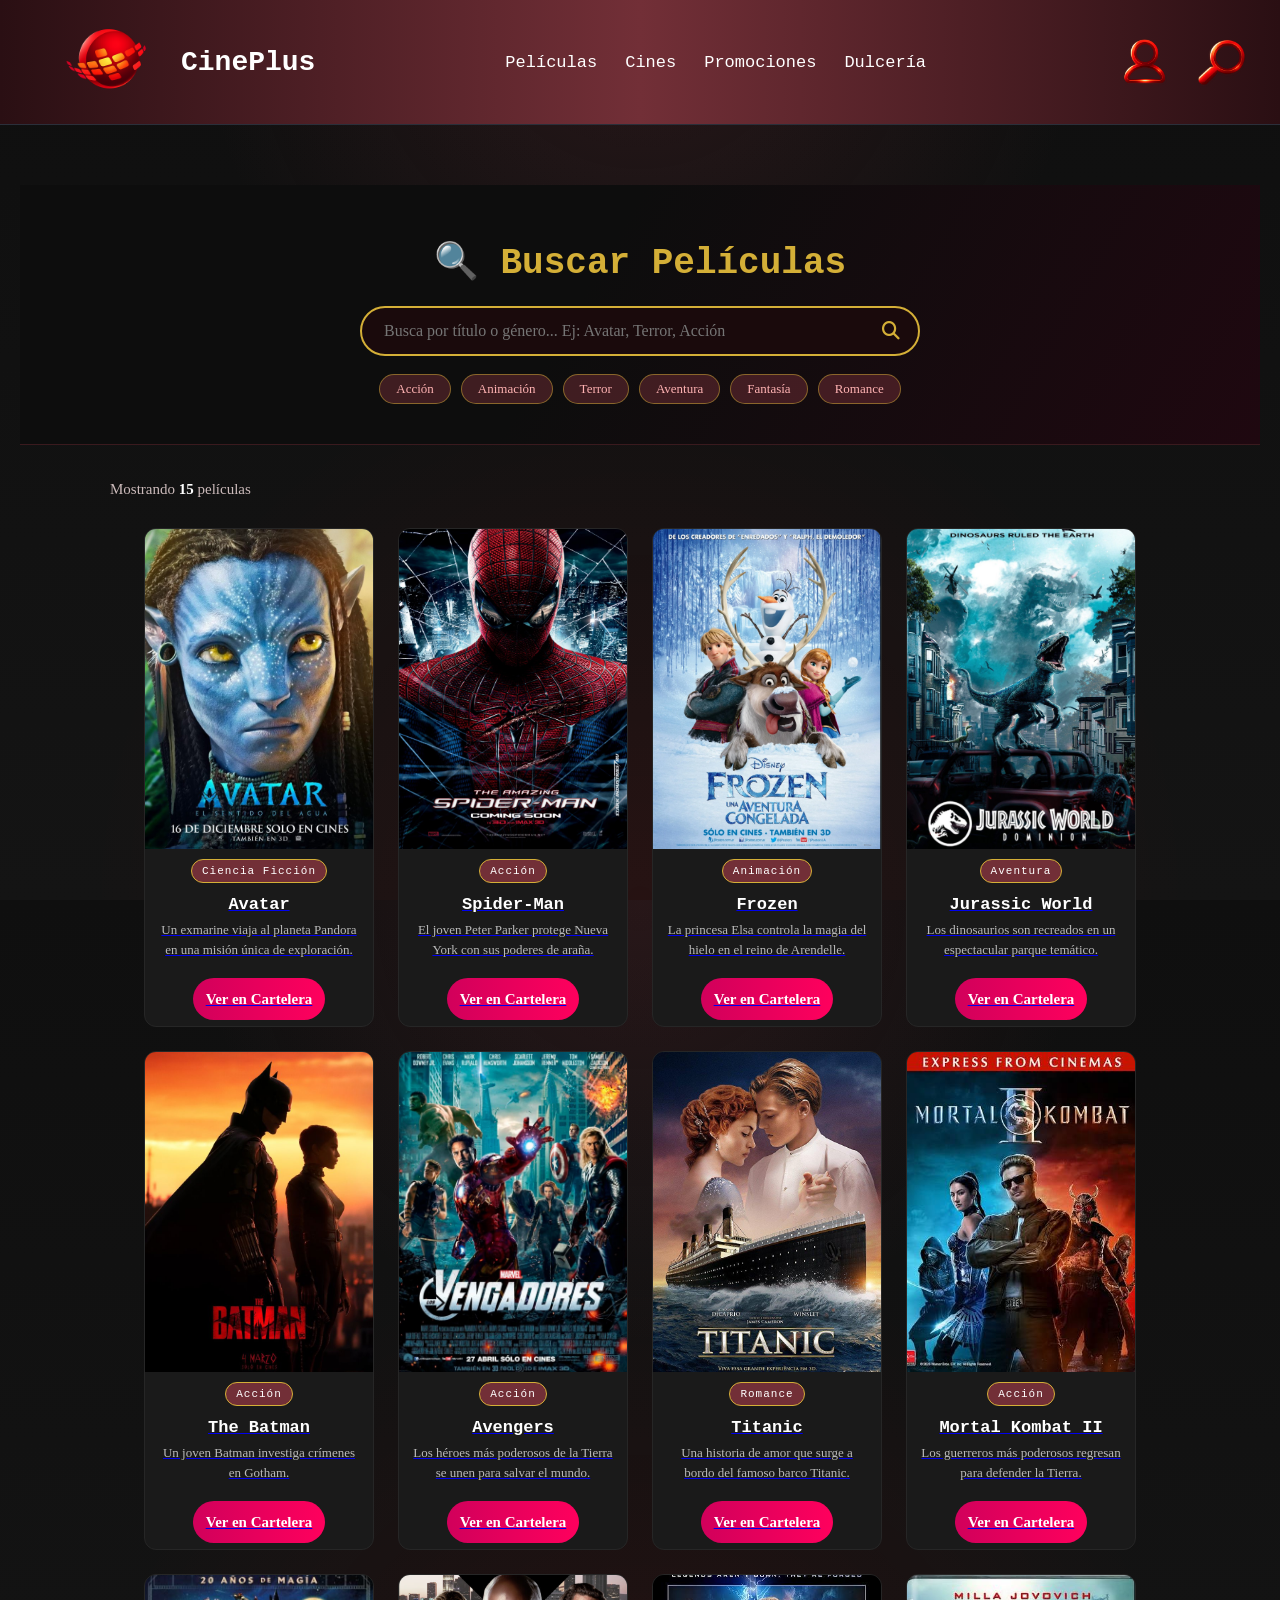
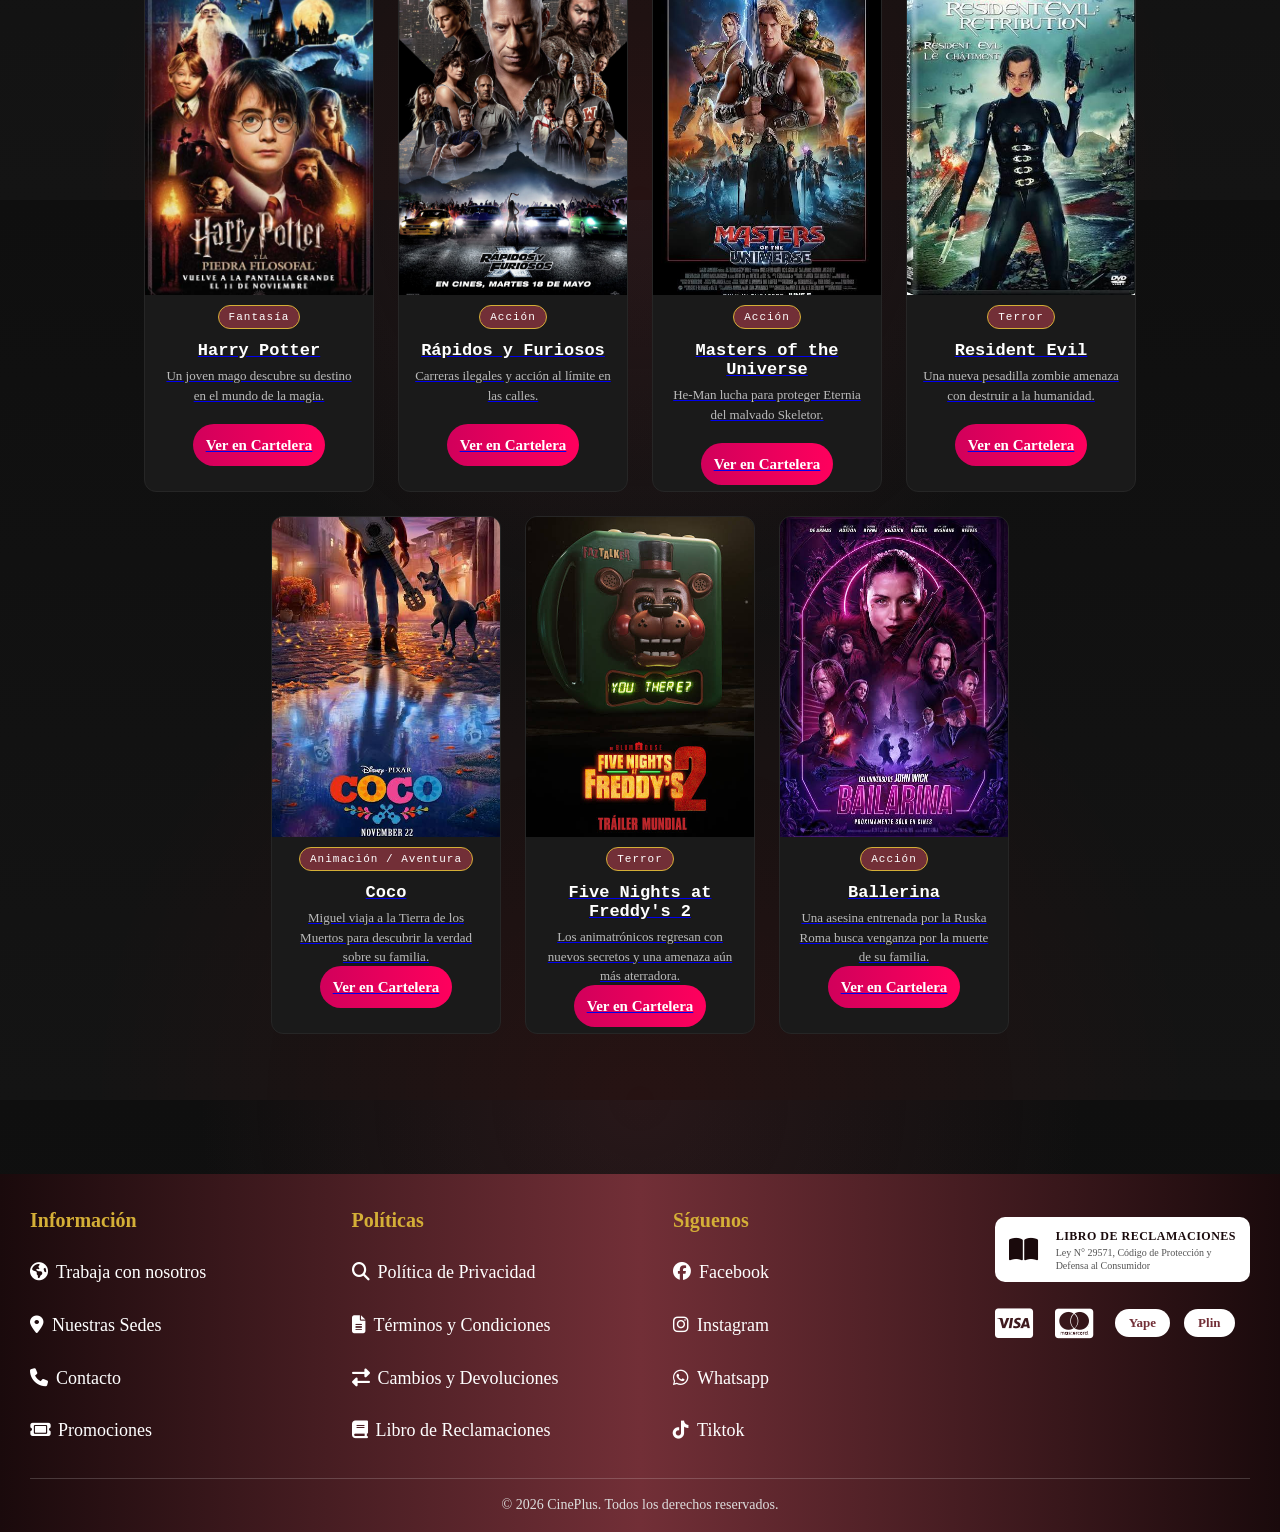
==== commit c7aec702: "buscador 2,0" ====
--- a/buscar.html
+++ b/buscar.html
@@ -36,7 +36,7 @@
         <a href="login.html" class="icon_usuario">
             <img src="images/Imagen1.png" alt="Usuario">
         </a>
-        <a href="buscador.html" class="icon_buscador">
+        <a href="buscar.html" class="icon_buscador">
             <img src="images/buscador.png" alt="Buscar">
         </a>
     </div>
